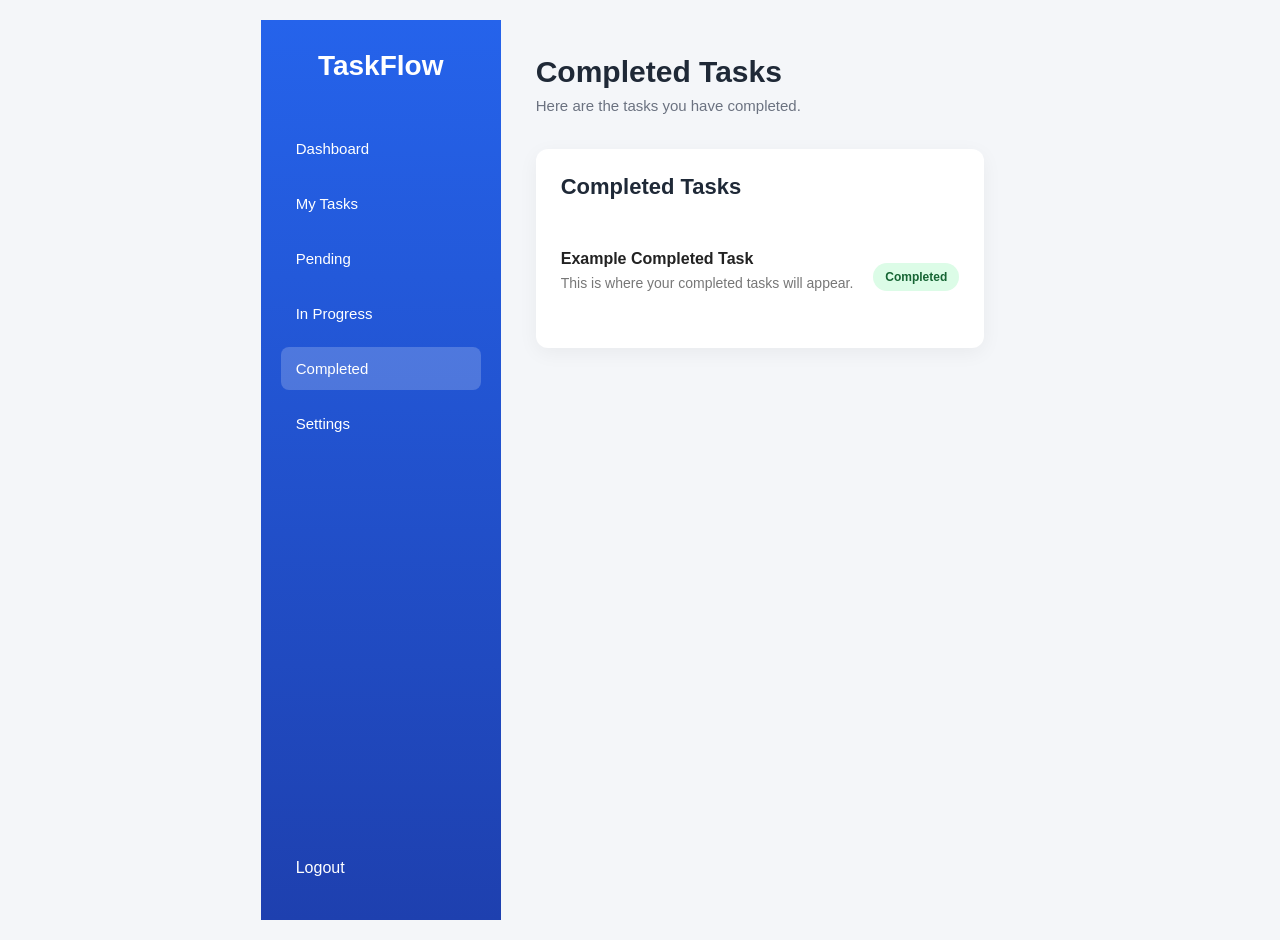
==== completed.html @ 47a96c66 "Created new file and modified" ====
<!DOCTYPE html>
<html lang="en">

<head>
    <meta charset="UTF-8">
    <meta name="viewport" content="width=device-width, initial-scale=1.0">

    <title>TaskFlow - Completed Tasks</title>

    <link rel="stylesheet" href="css/style.css">
</head>

<body>

    <div class="dashboard-container">

        <!-- Sidebar -->
        <aside class="sidebar">

            <h2 class="logo">TaskFlow</h2>

            <nav class="sidebar-nav">

                <a href="dashboard.html">Dashboard</a>
                <a href="tasks.html">My Tasks</a>
                <a href="pending.html">Pending</a>
                <a href="in-progress.html">In Progress</a>
                <a href="completed.html" class="active">Completed</a>
                <a href="settings.html">Settings</a></nav>

            <a href="index.html" class="logout-link">
                Logout
            </a>

        </aside>


        <!-- Main Content -->
        <main class="dashboard-main">

            <!-- Header -->
            <header class="dashboard-header">

                <div>
                    <h1>Completed Tasks</h1>

                    <p>
                        Here are the tasks you have completed.
                    </p>
                </div>

            </header>


            <!-- Completed Tasks -->
            <section class="tasks-section">

                <div class="tasks-header">

                    <h2>Completed Tasks</h2>

                </div>


                <!-- Completed Task -->
                <div class="task-item">

                    <div class="task-info">

                        <h3>Example Completed Task</h3>

                        <p>
                            This is where your completed tasks will appear.
                        </p>

                    </div>

                    <span class="task-status completed-status">
                        Completed
                    </span>

                </div>

            </section>

        </main>

    </div>

</body>

</html>
---- css/style.css ----
*{
    margin: 0;
    padding: 0;
    box-sizing: border-box;
} 
body {
    font-family: Arial, sans-serif;
    background-color: #f4f6f9;
    color: #333;
    min-height: 100vh;
    display: flex;
    justify-content: center;
    align-items: center;
    padding: 20px;
}
.auth-container {
    width: 100%;
    max-width: 950px;
    display: grid;
    grid-template-columns: 1fr 1fr;
    background-color: #ffffff;
    border-radius: 15px;
    overflow: hidden;
    box-shadow: 0 10px 35px rgba(0, 0, 0, 0.1);
}
.branding {
    background: linear-gradient(
        135deg,
        #2563eb,
        #1e40af
    );

    color: #ffffff;
    padding: 60px 40px;
    display: flex;
    flex-direction: column;
    justify-content: center;
    align-items: center;
    text-align: center;
}

.branding h1 {
    font-size: 42px;
    margin-bottom: 20px;
}

.branding p {
    font-size: 16px;
    line-height: 1.6;
    margin-bottom: 15px;
}
.login-section {
    padding: 50px 40px;
    display: flex;
    flex-direction: column;
    justify-content: center;
}

.login-section h2 {
    font-size: 30px;
    color: #1f2937;
    margin-bottom: 10px;
}

.login-section > p {
    color: #6b7280;
    margin-bottom: 30px;
}

.form-group {
    margin-bottom: 20px;
}

.form-group label {
    display: block;
    font-size: 14px;
    font-weight: bold;
    margin-bottom: 8px;
    color: #374151;
}

.form-group input {
    width: 100%;
    padding: 13px 15px;
    border: 1px solid #d1d5db;
    border-radius: 8px;
    font-size: 14px;
    outline: none;
    transition: border-color 0.3s ease,
                box-shadow 0.3s ease;
}

.form-group input:focus {
    border-color: #2563eb;
    box-shadow: 0 0 0 3px rgba(37, 99, 235, 0.1);
}

.remember-me {
    display: flex;
    align-items: center;
    gap: 8px;
    margin-bottom: 15px;
    font-size: 14px;
}

.remember-me input {
    cursor: pointer;
}

.forgot-password {
    display: block;
    color: #2563eb;
    font-size: 14px;
    text-decoration: none;
    margin-bottom: 25px;
    text-align: right;
}

.forgot-password:hover {
    text-decoration: underline;
}

.login-btn {
    width: 100%;
    padding: 14px;
    background-color: #2563eb;
    color: #ffffff;
    border: none;
    border-radius: 8px;
    font-size: 16px;
    font-weight: bold;
    cursor: pointer;
    transition: background-color 0.3s ease,
                transform 0.2s ease;
}

.login-btn:hover {
    background-color: #1d4ed8;
    transform: translateY(-2px);
}

.login-btn:active {
    transform: translateY(0);
}

.register-link {
    text-align: center;
    font-size: 14px;
    margin-top: 25px;
}

.register-link a {
    color: #2563eb;
    font-weight: bold;
    text-decoration: none;
}

.register-link a:hover {
    text-decoration: underline;
}

@media (max-width: 768px) {

    .auth-container {
        grid-template-columns: 1fr;
    }

    .branding {
        padding: 35px 25px;
    }

    .branding h1 {
        font-size: 32px;
    }

    .login-section {
        padding: 35px 25px;
    }

}

   /* DASHBOARD STYLING */

/* Dashboard Layout */

.dashboard-container {
    min-height: 100vh;
    display: flex;
    background-color: #f4f6f9;
}


/* Sidebar */

.sidebar {
    width: 240px;
    min-height: 100vh;
    background: linear-gradient(
        180deg,
        #2563eb,
        #1e40af
    );

    color: white;
    padding: 30px 20px;
    display: flex;
    flex-direction: column;
}


/* Logo */

.logo {
    font-size: 28px;
    text-align: center;
    margin-bottom: 45px;
}


/* Sidebar Navigation */

.sidebar-nav {
    display: flex;
    flex-direction: column;
    gap: 12px;
}

.sidebar-nav a {
    color: white;
    text-decoration: none;
    padding: 13px 15px;
    border-radius: 8px;
    font-size: 15px;
    transition: background-color 0.3s ease;
}

.sidebar-nav a:hover,
.sidebar-nav a.active {
    background-color: rgba(255, 255, 255, 0.2);
}


/* Logout */

.logout-link {
    margin-top: auto;
    color: white;
    text-decoration: none;
    padding: 13px 15px;
    border-radius: 8px;
    transition: background-color 0.3s ease;
}

.logout-link:hover {
    background-color: rgba(255, 255, 255, 0.2);
}


/* Main Dashboard Content */

.dashboard-main {
    flex: 1;
    padding: 35px;
}


/* Dashboard Header */

.dashboard-header {
    display: flex;
    justify-content: space-between;
    align-items: center;
    margin-bottom: 35px;
}

.dashboard-header h1 {
    color: #1f2937;
    font-size: 30px;
    margin-bottom: 8px;
}

.dashboard-header p {
    color: #6b7280;
    font-size: 15px;
}


/* User Profile */

.user-profile {
    display: flex;
    align-items: center;
    gap: 10px;
    color: #374151;
    font-weight: bold;
}

.profile-icon {
    width: 40px;
    height: 40px;
    display: flex;
    justify-content: center;
    align-items: center;
    background-color: #2563eb;
    color: white;
    border-radius: 50%;
}


/* Statistics Cards */

.stats-container {
    display: grid;
    grid-template-columns: repeat(3, 1fr);
    gap: 20px;
    margin-bottom: 35px;
}

.stat-card {
    background-color: white;
    padding: 25px;
    border-radius: 12px;
    box-shadow: 0 5px 20px rgba(0, 0, 0, 0.05);
    border-left: 5px solid #2563eb;
}

.stat-card h3 {
    color: #6b7280;
    font-size: 14px;
    margin-bottom: 15px;
}

.stat-card p {
    color: #1f2937;
    font-size: 30px;
    font-weight: bold;
}

.stat-card.pending {
    border-left-color: #f59e0b;
}

.stat-card.completed {
    border-left-color: #16a34a;
}


/* Tasks Section */

.tasks-section {
    background-color: white;
    padding: 25px;
    border-radius: 12px;
    box-shadow: 0 5px 20px rgba(0, 0, 0, 0.05);
}


/* Tasks Header */

.tasks-header {
    display: flex;
    justify-content: space-between;
    align-items: center;
    margin-bottom: 25px;
}

.tasks-header h2 {
    color: #1f2937;
    font-size: 22px;
}


/* Add Task Button */

.add-task-btn {
    background-color: #2563eb;
    color: white;
    border: none;
    border-radius: 8px;
    padding: 12px 18px;
    font-size: 14px;
    cursor: pointer;
    transition: background-color 0.3s ease;
}

.add-task-btn:hover {
    background-color: #1d4ed8;
}


/* Task Items */

.task-item {
    display: flex;
    justify-content: space-between;
    align-items: center;
    gap: 20px;
    padding: 20px 0;
    border-bottom: 1px solid #e5e7eb;
}

.task-item:last-child {
    border-bottom: none;
}

.task-info h3 {
    color: #374151;
    font-size: 16px;
    margin-bottom: 7px;
}

.task-info p {
    color: #6b7280;
    font-size: 13px;
}


/* Task Status */

.task-status {
    font-size: 12px;
    font-weight: bold;
    padding: 7px 12px;
    border-radius: 20px;
    white-space: nowrap;
}

.pending-status {
    background-color: #fef3c7;
    color: #92400e;
}

.completed-status {
    background-color: #dcfce7;
    color: #166534;
}


/* Dashboard Responsive Design */

@media (max-width: 900px) {

    .stats-container {
        grid-template-columns: 1fr;
    }

    .sidebar {
        width: 200px;
    }

    .dashboard-main {
        padding: 25px;
    }

}


@media (max-width: 600px) {

    .dashboard-container {
        flex-direction: column;
    }

    .sidebar {
        width: 100%;
        min-height: auto;
        padding: 20px;
    }

    .logo {
        margin-bottom: 20px;
    }

    .sidebar-nav {
        flex-direction: row;
        flex-wrap: wrap;
        justify-content: center;
    }

    .logout-link {
        margin-top: 15px;
        text-align: center;
    }

    .dashboard-main {
        padding: 20px;
    }

    .dashboard-header {
        flex-direction: column;
        align-items: flex-start;
        gap: 20px;
    }

    .task-item {
        flex-direction: column;
        align-items: flex-start;
    }

    .tasks-header {
        gap: 15px;
        flex-wrap: wrap;
    }

}

   /* TASK FORM */

.task-form-section {
  background: #ffffff;
  padding: 30px;
  border-radius: 15px;
  border: 1px solid #eeeeee;
  max-width: 800px;
  margin: 30px auto;
}

.task-form-header {
  margin-bottom: 25px;
}

.task-form-header h2 {
  color: #222;
  margin-bottom: 6px;
}

.task-form-header p {
  color: #777;
  font-size: 14px;
}

/* Form groups */

.task-form .form-group {
  margin-bottom: 20px;
}

.task-form label {
  display: block;
  margin-bottom: 8px;
  font-size: 14px;
  font-weight: 600;
  color: #333;
}

/* Inputs */

.task-form input,
.task-form textarea,
.task-form select {
  width: 100%;
  padding: 12px 14px;
  border: 1px solid #ddd;
  border-radius: 8px;
  font-size: 14px;
  font-family: inherit;
  outline: none;
  background: #fff;
  box-sizing: border-box;
}

/* Input focus */

.task-form input:focus,
.task-form textarea:focus,
.task-form select:focus {
  border-color: #2563eb;
  box-shadow: 0 0 0 3px rgba(37, 99, 235, 0.1);
}

/* Textarea */

.task-form textarea {
  resize: vertical;
}

/* Two columns */

.form-row {
  display: grid;
  grid-template-columns: 1fr 1fr;
  gap: 20px;
}

/* Buttons */

.task-form-buttons {
  display: flex;
  justify-content: flex-end;
  gap: 12px;
  margin-top: 10px;
}

.cancel-btn,
.save-task-btn {
  padding: 11px 20px;
  border-radius: 8px;
  cursor: pointer;
  font-size: 14px;
  font-weight: 600;
}

/* Cancel button */

.cancel-btn {
  background: #ffffff;
  border: 1px solid #ddd;
  color: #555;
}

.cancel-btn:hover {
  background: #f5f5f5;
}

/* Add task button */

.save-task-btn {
  background: #2563eb;
  border: none;
  color: #ffffff;
}

.save-task-btn:hover {
  background: #1d4ed8;
}

   /* MOBILE RESPONSIVENESS */

@media (max-width: 600px) {

  .task-form-section {
    padding: 20px;
    margin: 20px;
  }

  .form-row {
    grid-template-columns: 1fr;
    gap: 0;
  }

  .task-form-buttons {
    flex-direction: column;
  }

  .cancel-btn,
  .save-task-btn {
    width: 100%;
  }
}

.add-task-btn {
  text-decoration: none;
}

   /* MY TASKS PAGE */

.tasks-main {
  flex: 1;
  padding: 35px;
  background: #f7f8fc;
  min-height: 100vh;
}


/* Page Header */

.tasks-header {
  display: flex;
  justify-content: space-between;
  align-items: center;
  margin-bottom: 30px;
}

.tasks-header h1 {
  margin: 0 0 6px;
  color: #222;
}

.tasks-header p {
  margin: 0;
  color: #777;
  font-size: 14px;
}


/* Add Task Button */

.add-task-btn {
  text-decoration: none;
  display: inline-block;
  padding: 11px 18px;
  background: #2563eb;
  color: white;
  border-radius: 8px;
  font-size: 14px;
  font-weight: 600;
}

.add-task-btn:hover {
  background: #1d4ed8;
}


/* Search and Filters */

.task-controls {
  background: white;
  padding: 20px;
  border-radius: 12px;
  border: 1px solid #eeeeee;
  display: flex;
  gap: 15px;
  margin-bottom: 25px;
}

.task-search {
  flex: 1;
}

.task-search input,
.task-controls select {
  width: 100%;
  padding: 11px 13px;
  border: 1px solid #ddd;
  border-radius: 7px;
  outline: none;
  box-sizing: border-box;
  font-size: 14px;
}

.task-search input:focus,
.task-controls select:focus {
  border-color: #2563eb;
}

.task-controls select {
  width: 180px;
  background: white;
}


/* Tasks List */

.tasks-list {
  display: flex;
  flex-direction: column;
  gap: 15px;
}


/* Task Card */

.task-card {
  background: white;
  border: 1px solid #eeeeee;
  border-radius: 12px;
  padding: 20px;
  display: flex;
  align-items: flex-start;
  gap: 15px;
}


/* Checkbox */

.task-check {
  padding-top: 3px;
}

.task-check input {
  width: 18px;
  height: 18px;
  cursor: pointer;
}


/* Task Information */

.task-info {
  flex: 1;
}

.task-info h3 {
  margin: 0 0 7px;
  color: #222;
  font-size: 16px;
}

.task-info p {
  margin: 0 0 12px;
  color: #777;
  font-size: 14px;
}


/* Task Information */

.task-meta {
  display: flex;
  align-items: center;
  gap: 15px;
  font-size: 12px;
  color: #777;
}


/* Priority */

.priority {
  padding: 4px 9px;

  border-radius: 20px;

  font-weight: 600;
}

.priority.high {
  background: #fee2e2;
  color: #dc2626;
}

.priority.medium {
  background: #fef3c7;
  color: #d97706;
}

.priority.low {
  background: #dcfce7;
  color: #16a34a;
}


/* Status */

.task-status select {
  padding: 7px 10px;
  border: 1px solid #ddd;
  border-radius: 20px;
  background: white;
  font-size: 12px;
  font-weight: 600;
  color: #d97706;
  cursor: pointer;
  outline: none;
}

.task-status select:focus {
  border-color: #2563eb;
}


/* Edit and Delete Buttons */

.task-actions {
  display: flex;
  gap: 8px;
}

.task-actions button {
  padding: 8px 12px;
  border-radius: 6px;
  cursor: pointer;
  font-size: 12px;
  font-weight: 600;
}

.edit-btn {
  background: #eff6ff;
  border: 1px solid #bfdbfe;
  color: #2563eb;
}

.delete-btn {
  background: #fef2f2;
  border: 1px solid #fecaca;
  color: #dc2626;
}


/* Hover Effects */

.edit-btn:hover {
  background: #dbeafe;
}

.delete-btn:hover {
  background: #fee2e2;
}


/* Mobile */

@media (max-width: 800px) {

  .tasks-main {
    padding: 20px;
  }

  .tasks-header {
    align-items: flex-start;
    gap: 15px;
  }

  .task-controls {
    flex-direction: column;
  }

  .task-controls select {
    width: 100%;
  }

  .task-card {
    flex-wrap: wrap;
  }

  .task-actions {
    width: 100%;
    margin-left: 33px;
  }

}


@media (max-width: 600px) {

  .tasks-header {
    flex-direction: column;
  }

  .add-task-btn {
    width: 100%;
    text-align: center;
  }

  .task-meta {
    flex-wrap: wrap;
    gap: 8px;
  }

}
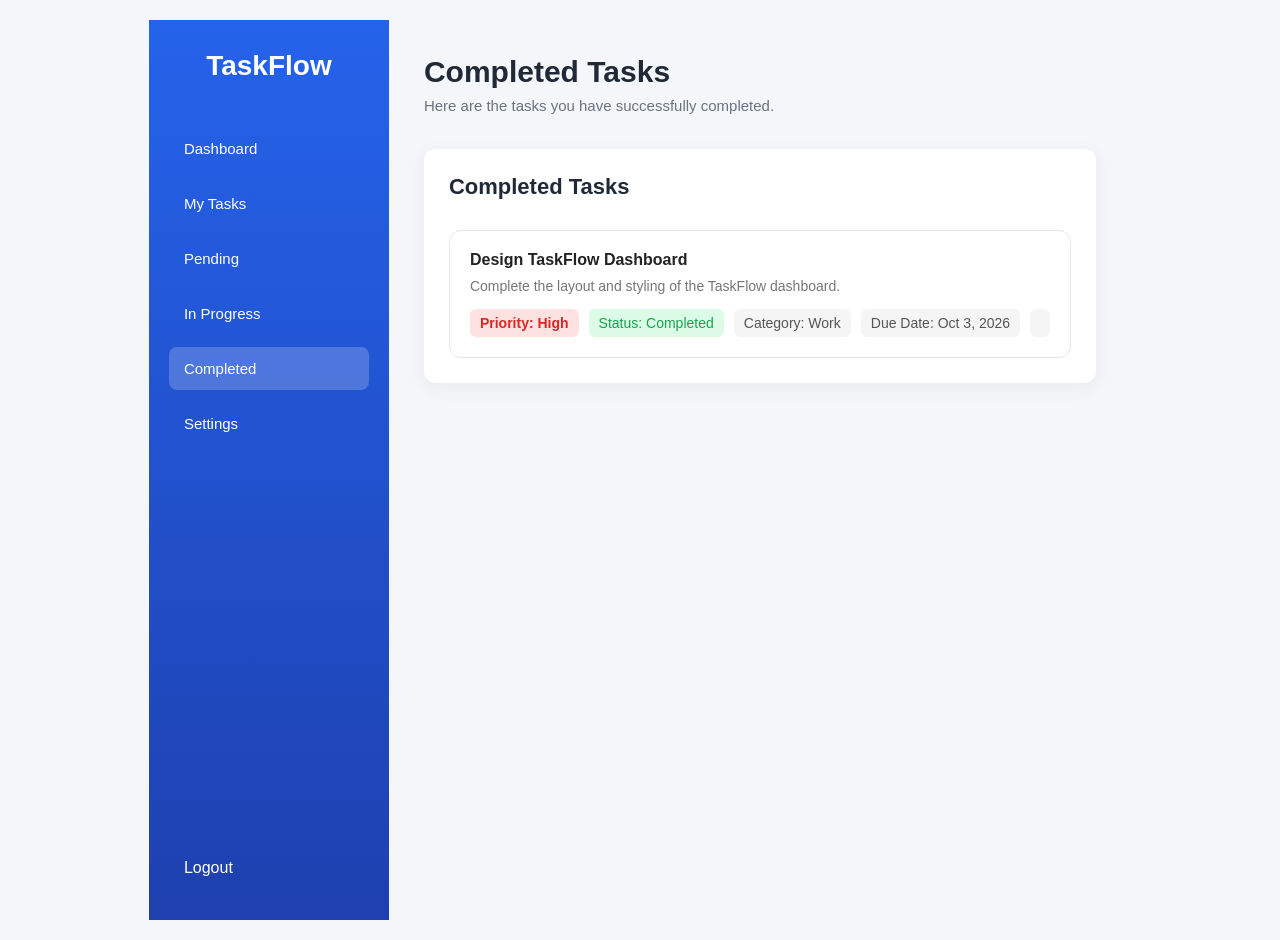
==== commit 4ec1b070: "Modified the completed section" ====
--- a/completed.html
+++ b/completed.html
@@ -45,7 +45,7 @@
                     <h1>Completed Tasks</h1>
 
                     <p>
-                        Here are the tasks you have completed.
+                        Here are the tasks you have successfully completed.
                     </p>
                 </div>
 
@@ -61,23 +61,26 @@
 
                 </div>
 
-
-                <!-- Completed Task -->
+                <!-- Task 1 -->
                 <div class="task-item">
 
                     <div class="task-info">
 
-                        <h3>Example Completed Task</h3>
+                        <h3>Design TaskFlow Dashboard</h3>
 
-                        <p>
-                            This is where your completed tasks will appear.
+                        <p class="task-description">
+                            Complete the layout and styling of the TaskFlow dashboard.
                         </p>
 
+                        <div class="task-details">
+                            <span class="priority high">Priority: High</span>
+                            <span class="task-status completed-status">Status: Completed</span>
+                            <span>Category: Work</span>
+                            <span>Due Date: Oct 3, 2026</span>
+                            <span Due Time: 6:00 PM</span>
+                        </div>
                     </div>
-
-                    <span class="task-status completed-status">
-                        Completed
-                    </span>
+                  </div>
 
                 </div>
 
--- a/css/style.css
+++ b/css/style.css
@@ -387,52 +387,89 @@
     background-color: #1d4ed8;
 }
 
-
-/* Task Items */
-
+/* Quick Task View */
 .task-item {
-    display: flex;
-    justify-content: space-between;
+    background: #fff;
+    padding: 20px;
+    border-radius: 12px;
+    border: 1px solid #e5e7eb;
+    margin-top: 15px;
+}
+
+.task-info h3 {
+    margin-bottom: 8px;
+    font-size: 18px;
+}
+
+.task-description {
+    color: #666;
+    margin-bottom: 15px;
+    line-height: 1.5;
+}
+
+.task-details {
+    display: flex;
+    flex-wrap: wrap;
+    gap: 10px;
+    font-size: 14px;
+}
+
+.task-details span {
+    background: #f5f5f5;
+    padding: 6px 10px;
+    border-radius: 6px;
+    color: #555;
+}
+
+/* Priority */
+.task-details .priority.high {
+    background: #fee2e2;
+    color: #dc2626;
+}
+
+/* Pending Status */
+.task-details .pending-status {
+    background: #fef3c7;
+    color: #d97706;
+}
+
+.task-details .priority.medium {
+    background: #fef3c7;
+    color: #d97706;
+}
+
+.task-details .priority.low {
+    background: #dcfce7;
+    color: #16a34a;
+}
+
+.task-details .progress-status {
+    background: #dbeafe;
+    color: #2563eb;
+}
+
+.task-details .completed-status {
+    background: #dcfce7;
+    color: #16a34a;
+}
+
+/* Overview task button */
+
+.task-header-actions {
+    display: flex;
     align-items: center;
-    gap: 20px;
-    padding: 20px 0;
-    border-bottom: 1px solid #e5e7eb;
-}
-
-.task-item:last-child {
-    border-bottom: none;
-}
-
-.task-info h3 {
-    color: #374151;
-    font-size: 16px;
-    margin-bottom: 7px;
-}
-
-.task-info p {
-    color: #6b7280;
-    font-size: 13px;
-}
-
-
-/* Task Status */
-
-.task-status {
-    font-size: 12px;
-    font-weight: bold;
-    padding: 7px 12px;
-    border-radius: 20px;
-    white-space: nowrap;
-}
-
-.pending-status {
-    background-color: #fef3c7;
-    color: #92400e;
-}
-
-.completed-status {
-    background-color: #dcfce7;
-    color: #166534;
+    gap: 10px;
+}
+
+.view-all-btn {
+    text-decoration: none;
+    color: #2563eb;
+    font-size: 14px;
+    font-weight: 500;
+}
+
+.view-all-btn:hover {
+    text-decoration: underline;
 }
 
 
@@ -938,3 +975,116 @@
   }
 
 }
+   /* SETTINGS PAGE */
+
+.settings-section {
+    margin-top: 25px;
+}
+
+/* Settings Cards */
+
+.settings-card {
+    background: #fff;
+    border: 1px solid #e5e7eb;
+    border-radius: 12px;
+    padding: 25px;
+    margin-bottom: 20px;
+}
+
+.settings-card h2 {
+    margin-bottom: 18px;
+    font-size: 18px;
+}
+
+/* Settings Items */
+
+.setting-item {
+    display: flex;
+    align-items: center;
+    justify-content: space-between;
+    padding: 16px 0;
+    border-top: 1px solid #eee;
+}
+
+.setting-item > div h3 {
+    font-size: 15px;
+    margin-bottom: 5px;
+}
+
+.setting-item > div p {
+    color: #777;
+    font-size: 13px;
+    margin: 0;
+}
+
+/* Settings Buttons */
+
+.setting-item button {
+    padding: 8px 15px;
+    border: none;
+    border-radius: 6px;
+    background: #2563eb;
+    color: white;
+    font-size: 13px;
+    cursor: pointer;
+}
+
+.setting-item button:hover {
+    opacity: 0.9;
+}
+
+/* Notification Checkbox */
+
+.setting-item label {
+    display: flex;
+    align-items: center;
+    gap: 7px;
+    font-size: 13px;
+    color: #555;
+}
+
+.setting-item input[type="checkbox"] {
+    cursor: pointer;
+}
+
+/* Danger Zone */
+
+.danger-zone {
+    border-color: #fecaca;
+}
+
+.danger-zone h2 {
+    color: #dc2626;
+}
+
+/* Logout Button */
+
+.logout-button {
+    padding: 8px 15px;
+    background: #dc2626;
+    color: white;
+    text-decoration: none;
+    border-radius: 6px;
+    font-size: 13px;
+}
+
+.logout-button:hover {
+    background: #b91c1c;
+}
+
+/* Theme Select */
+
+.theme-select {
+    padding: 8px 12px;
+    border: 1px solid #ddd;
+    border-radius: 6px;
+    background: #fff;
+    color: #333;
+    font-size: 13px;
+    cursor: pointer;
+}
+
+.theme-select:focus {
+    outline: none;
+    border-color: #2563eb;
+}
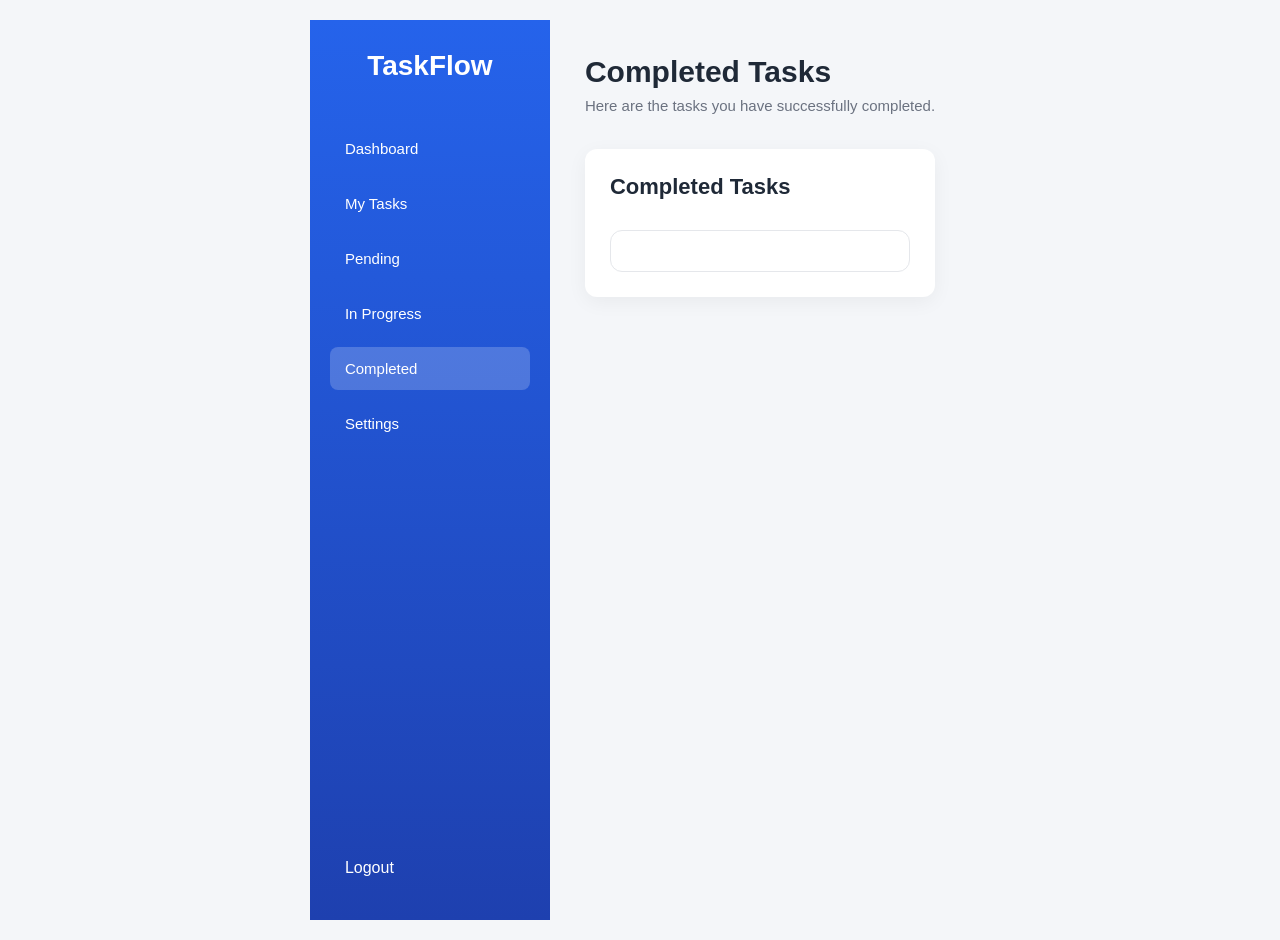
==== commit fc819c31: "updated the code to fix the issue  with the tasks not being displayed correctly on the dashboard and" ====
--- a/completed.html
+++ b/completed.html
@@ -64,7 +64,7 @@
                 <!-- Task 1 -->
                 <div class="task-item">
 
-                    <div class="task-info">
+                    <!-- <div class="task-info">
 
                         <h3>Design TaskFlow Dashboard</h3>
 
@@ -79,7 +79,7 @@
                             <span>Due Date: Oct 3, 2026</span>
                             <span Due Time: 6:00 PM</span>
                         </div>
-                    </div>
+                    </div> -->
                   </div>
 
                 </div>
@@ -90,6 +90,46 @@
 
     </div>
 
+
+
+    <script>
+
+const Todolist = JSON.parse(localStorage.getItem('Todolists')) || [];
+
+        Todolist.forEach((task) => {
+
+            if(task.status === 'completed'){
+
+                const taskItem = document.createElement('div');
+                taskItem.classList.add('task-item');
+
+                taskItem.innerHTML = `
+                    <div class="task-info">
+                        <h3>${task.title}</h3>
+                        <p>${task.description}</p>
+                        <div class="task-details">
+                            <span class="priority ${task.priority}">Priority: ${task.priority.charAt(0).toUpperCase() + task.priority.slice(1)}</span>
+                            <span class="task-status completed-status">Status: ${task.status.charAt(0).toUpperCase() + task.status.slice(1)}</span>
+                            <span>Category: ${task.category.charAt(0).toUpperCase() + task.category.slice(1)}</span>
+                            <span>Due Date: ${new Date(task.dueDate).toLocaleDateString()}</span>
+                            <span>Due Time: ${task.dueTime}</span>
+                        </div>
+                    </div>
+                `;
+
+                document.querySelector('.tasks-section').appendChild(taskItem);
+            }
+            
+
+
+
+
+
+        });
+
+
+
+    </script>
 </body>
 
 </html>
--- a/css/style.css
+++ b/css/style.css
@@ -453,6 +453,11 @@
     color: #16a34a;
 }
 
+.task-details .overdue-status {
+    background: #fee2e2;
+    color: #dc2626;
+}
+
 /* Overview task button */
 
 .task-header-actions {
